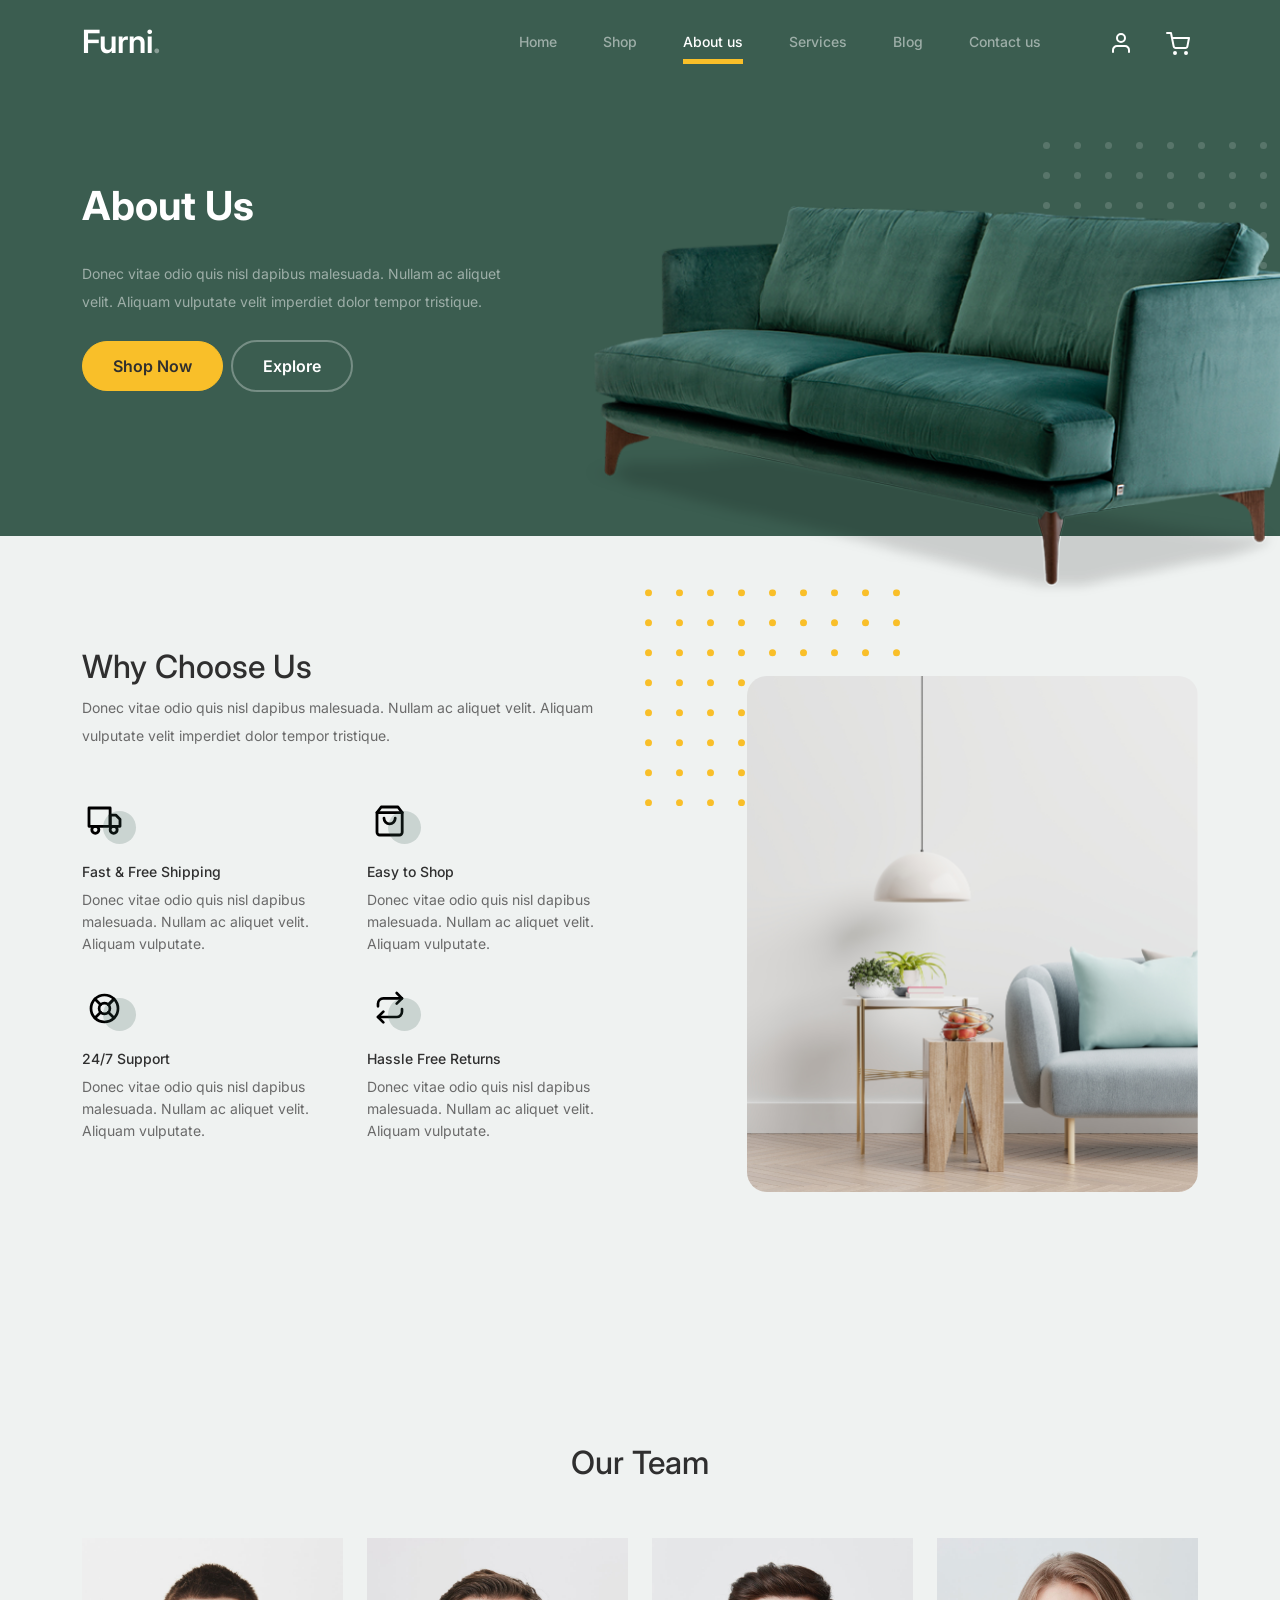
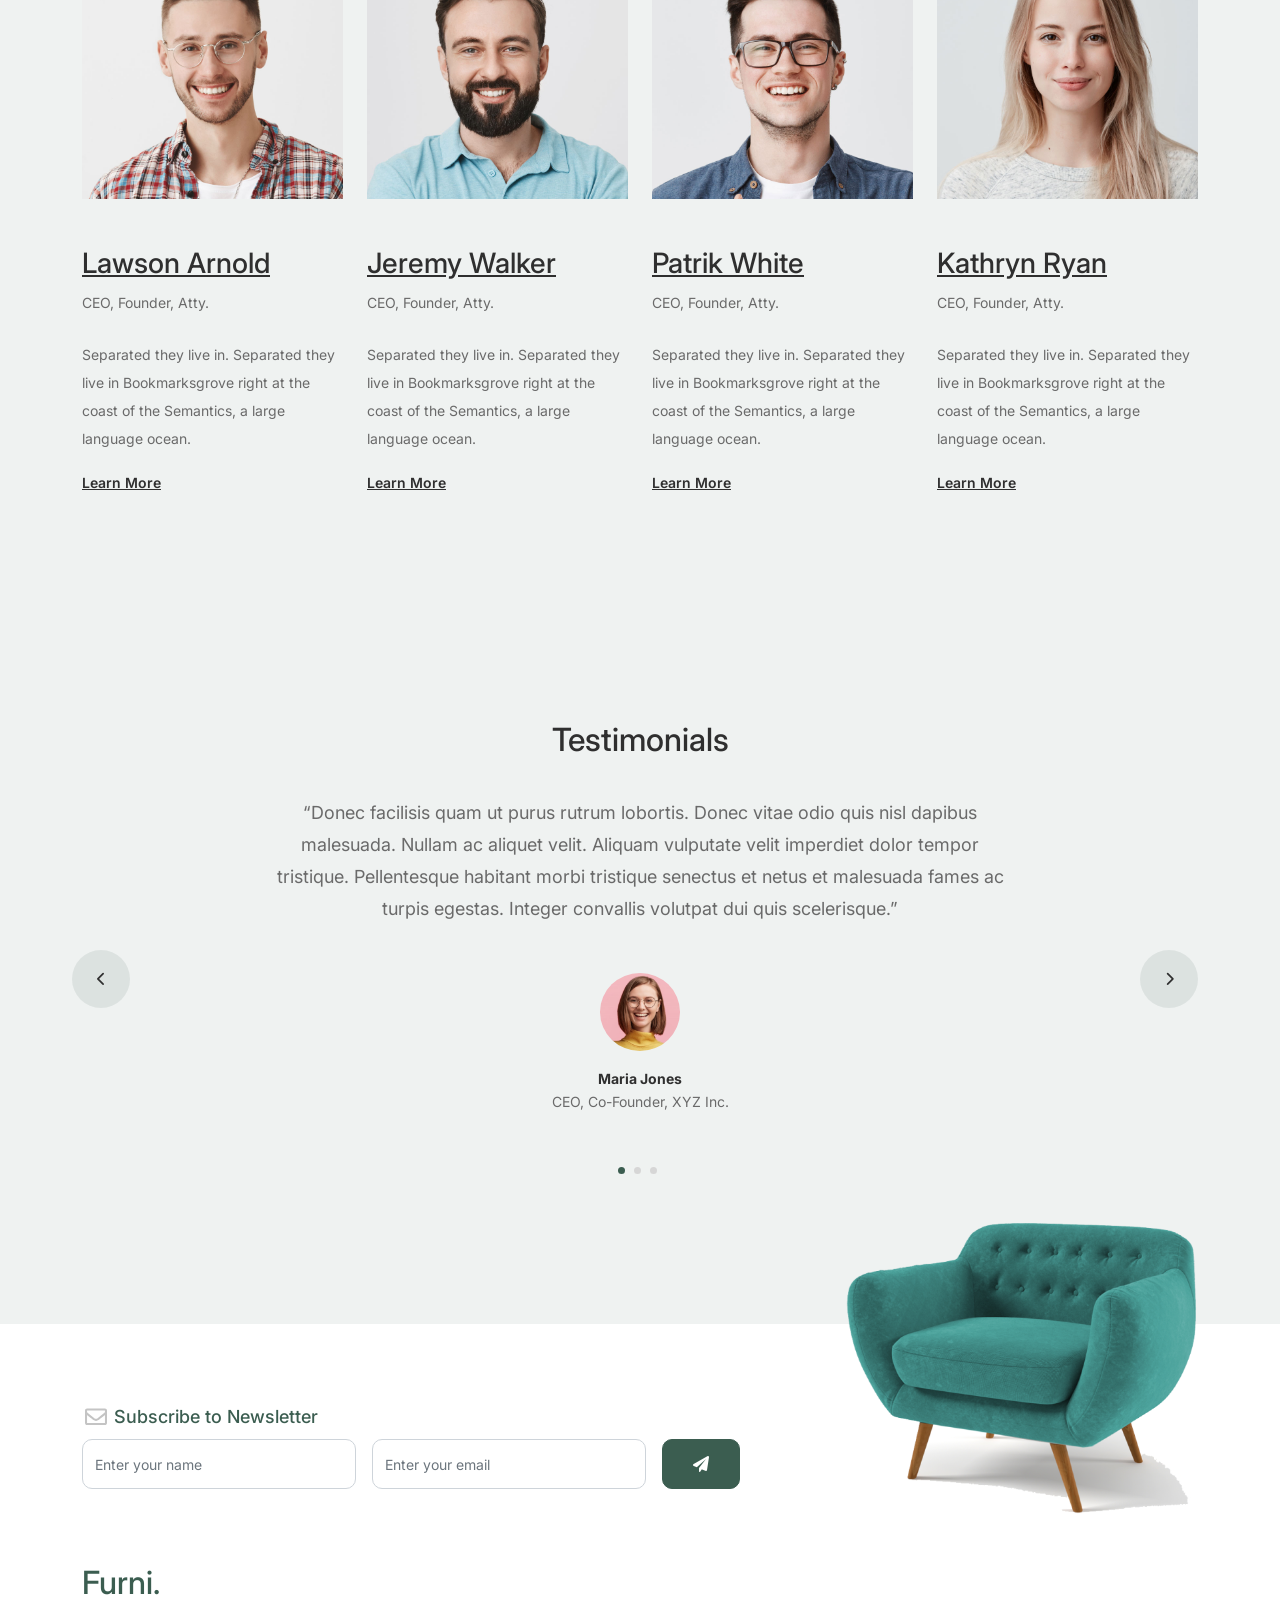
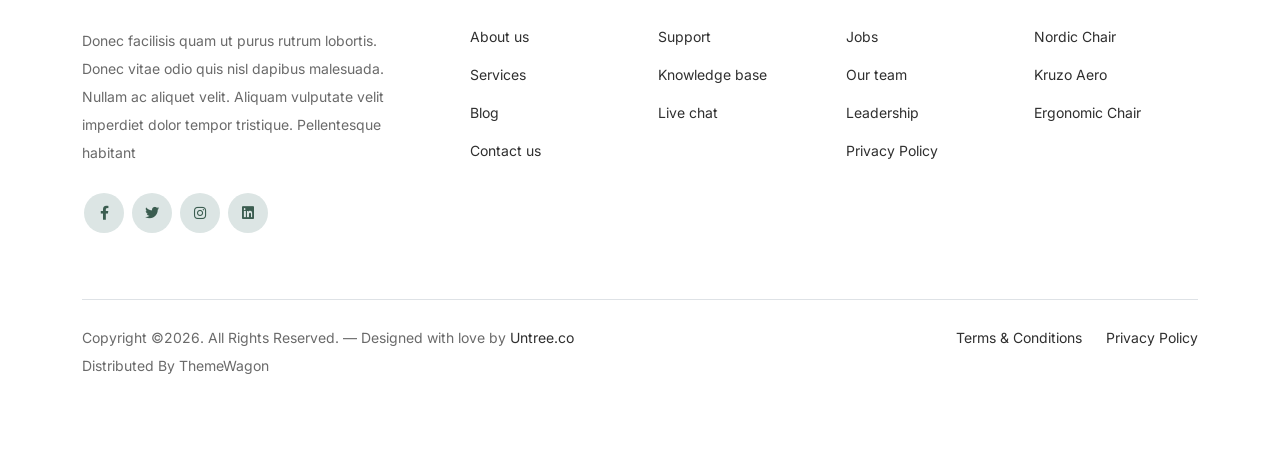
==== about.html @ eba30f86 "template changed" ====
<!-- /*
* Bootstrap 5
* Template Name: Furni
* Template Author: Untree.co
* Template URI: https://untree.co/
* License: https://creativecommons.org/licenses/by/3.0/
*/ -->
<!doctype html>
<html lang="en">
<head>
  <meta charset="utf-8">
  <meta name="viewport" content="width=device-width, initial-scale=1, shrink-to-fit=no">
  <meta name="author" content="Untree.co">
  <link rel="shortcut icon" href="favicon.png">

  <meta name="description" content="" />
  <meta name="keywords" content="bootstrap, bootstrap4" />

		<!-- Bootstrap CSS -->
		<link href="css/bootstrap.min.css" rel="stylesheet">
		<link href="https://cdnjs.cloudflare.com/ajax/libs/font-awesome/6.0.0-beta3/css/all.min.css" rel="stylesheet">
		<link href="css/tiny-slider.css" rel="stylesheet">
		<link href="css/style.css" rel="stylesheet">
		<title>Furni Free Bootstrap 5 Template for Furniture and Interior Design Websites by Untree.co </title>
	</head>

	<body>

		<!-- Start Header/Navigation -->
		<nav class="custom-navbar navbar navbar navbar-expand-md navbar-dark bg-dark" arial-label="Furni navigation bar">

			<div class="container">
				<a class="navbar-brand" href="index.html">Furni<span>.</span></a>

				<button class="navbar-toggler" type="button" data-bs-toggle="collapse" data-bs-target="#navbarsFurni" aria-controls="navbarsFurni" aria-expanded="false" aria-label="Toggle navigation">
					<span class="navbar-toggler-icon"></span>
				</button>

				<div class="collapse navbar-collapse" id="navbarsFurni">
					<ul class="custom-navbar-nav navbar-nav ms-auto mb-2 mb-md-0">
						<li class="nav-item ">
							<a class="nav-link" href="index.html">Home</a>
						</li>
						<li><a class="nav-link" href="shop.html">Shop</a></li>
						<li class="active"><a class="nav-link" href="about.html">About us</a></li>
						<li><a class="nav-link" href="services.html">Services</a></li>
						<li><a class="nav-link" href="blog.html">Blog</a></li>
						<li><a class="nav-link" href="contact.html">Contact us</a></li>
					</ul>

					<ul class="custom-navbar-cta navbar-nav mb-2 mb-md-0 ms-5">
						<li><a class="nav-link" href="#"><img src="images/user.svg"></a></li>
						<li><a class="nav-link" href="cart.html"><img src="images/cart.svg"></a></li>
					</ul>
				</div>
			</div>
				
		</nav>
		<!-- End Header/Navigation -->

		<!-- Start Hero Section -->
			<div class="hero">
				<div class="container">
					<div class="row justify-content-between">
						<div class="col-lg-5">
							<div class="intro-excerpt">
								<h1>About Us</h1>
								<p class="mb-4">Donec vitae odio quis nisl dapibus malesuada. Nullam ac aliquet velit. Aliquam vulputate velit imperdiet dolor tempor tristique.</p>
								<p><a href="" class="btn btn-secondary me-2">Shop Now</a><a href="#" class="btn btn-white-outline">Explore</a></p>
							</div>
						</div>
						<div class="col-lg-7">
							<div class="hero-img-wrap">
								<img src="images/couch.png" class="img-fluid">
							</div>
						</div>
					</div>
				</div>
			</div>
		<!-- End Hero Section -->

		

		<!-- Start Why Choose Us Section -->
		<div class="why-choose-section">
			<div class="container">
				<div class="row justify-content-between align-items-center">
					<div class="col-lg-6">
						<h2 class="section-title">Why Choose Us</h2>
						<p>Donec vitae odio quis nisl dapibus malesuada. Nullam ac aliquet velit. Aliquam vulputate velit imperdiet dolor tempor tristique.</p>

						<div class="row my-5">
							<div class="col-6 col-md-6">
								<div class="feature">
									<div class="icon">
										<img src="images/truck.svg" alt="Image" class="imf-fluid">
									</div>
									<h3>Fast &amp; Free Shipping</h3>
									<p>Donec vitae odio quis nisl dapibus malesuada. Nullam ac aliquet velit. Aliquam vulputate.</p>
								</div>
							</div>

							<div class="col-6 col-md-6">
								<div class="feature">
									<div class="icon">
										<img src="images/bag.svg" alt="Image" class="imf-fluid">
									</div>
									<h3>Easy to Shop</h3>
									<p>Donec vitae odio quis nisl dapibus malesuada. Nullam ac aliquet velit. Aliquam vulputate.</p>
								</div>
							</div>

							<div class="col-6 col-md-6">
								<div class="feature">
									<div class="icon">
										<img src="images/support.svg" alt="Image" class="imf-fluid">
									</div>
									<h3>24/7 Support</h3>
									<p>Donec vitae odio quis nisl dapibus malesuada. Nullam ac aliquet velit. Aliquam vulputate.</p>
								</div>
							</div>

							<div class="col-6 col-md-6">
								<div class="feature">
									<div class="icon">
										<img src="images/return.svg" alt="Image" class="imf-fluid">
									</div>
									<h3>Hassle Free Returns</h3>
									<p>Donec vitae odio quis nisl dapibus malesuada. Nullam ac aliquet velit. Aliquam vulputate.</p>
								</div>
							</div>

						</div>
					</div>

					<div class="col-lg-5">
						<div class="img-wrap">
							<img src="images/why-choose-us-img.jpg" alt="Image" class="img-fluid">
						</div>
					</div>

				</div>
			</div>
		</div>
		<!-- End Why Choose Us Section -->

		<!-- Start Team Section -->
		<div class="untree_co-section">
			<div class="container">

				<div class="row mb-5">
					<div class="col-lg-5 mx-auto text-center">
						<h2 class="section-title">Our Team</h2>
					</div>
				</div>

				<div class="row">

					<!-- Start Column 1 -->
					<div class="col-12 col-md-6 col-lg-3 mb-5 mb-md-0">
						<img src="images/person_1.jpg" class="img-fluid mb-5">
						<h3 clas><a href="#"><span class="">Lawson</span> Arnold</a></h3>
            <span class="d-block position mb-4">CEO, Founder, Atty.</span>
            <p>Separated they live in.
            Separated they live in Bookmarksgrove right at the coast of the Semantics, a large language ocean.</p>
            <p class="mb-0"><a href="#" class="more dark">Learn More <span class="icon-arrow_forward"></span></a></p>
					</div> 
					<!-- End Column 1 -->

					<!-- Start Column 2 -->
					<div class="col-12 col-md-6 col-lg-3 mb-5 mb-md-0">
						<img src="images/person_2.jpg" class="img-fluid mb-5">

						<h3 clas><a href="#"><span class="">Jeremy</span> Walker</a></h3>
            <span class="d-block position mb-4">CEO, Founder, Atty.</span>
            <p>Separated they live in.
            Separated they live in Bookmarksgrove right at the coast of the Semantics, a large language ocean.</p>
            <p class="mb-0"><a href="#" class="more dark">Learn More <span class="icon-arrow_forward"></span></a></p>

					</div> 
					<!-- End Column 2 -->

					<!-- Start Column 3 -->
					<div class="col-12 col-md-6 col-lg-3 mb-5 mb-md-0">
						<img src="images/person_3.jpg" class="img-fluid mb-5">
						<h3 clas><a href="#"><span class="">Patrik</span> White</a></h3>
            <span class="d-block position mb-4">CEO, Founder, Atty.</span>
            <p>Separated they live in.
            Separated they live in Bookmarksgrove right at the coast of the Semantics, a large language ocean.</p>
            <p class="mb-0"><a href="#" class="more dark">Learn More <span class="icon-arrow_forward"></span></a></p>
					</div> 
					<!-- End Column 3 -->

					<!-- Start Column 4 -->
					<div class="col-12 col-md-6 col-lg-3 mb-5 mb-md-0">
						<img src="images/person_4.jpg" class="img-fluid mb-5">

						<h3 clas><a href="#"><span class="">Kathryn</span> Ryan</a></h3>
            <span class="d-block position mb-4">CEO, Founder, Atty.</span>
            <p>Separated they live in.
            Separated they live in Bookmarksgrove right at the coast of the Semantics, a large language ocean.</p>
            <p class="mb-0"><a href="#" class="more dark">Learn More <span class="icon-arrow_forward"></span></a></p>

          
					</div> 
					<!-- End Column 4 -->

					

				</div>
			</div>
		</div>
		<!-- End Team Section -->

		

		<!-- Start Testimonial Slider -->
		<div class="testimonial-section before-footer-section">
			<div class="container">
				<div class="row">
					<div class="col-lg-7 mx-auto text-center">
						<h2 class="section-title">Testimonials</h2>
					</div>
				</div>

				<div class="row justify-content-center">
					<div class="col-lg-12">
						<div class="testimonial-slider-wrap text-center">

							<div id="testimonial-nav">
								<span class="prev" data-controls="prev"><span class="fa fa-chevron-left"></span></span>
								<span class="next" data-controls="next"><span class="fa fa-chevron-right"></span></span>
							</div>

							<div class="testimonial-slider">
								
								<div class="item">
									<div class="row justify-content-center">
										<div class="col-lg-8 mx-auto">

											<div class="testimonial-block text-center">
												<blockquote class="mb-5">
													<p>&ldquo;Donec facilisis quam ut purus rutrum lobortis. Donec vitae odio quis nisl dapibus malesuada. Nullam ac aliquet velit. Aliquam vulputate velit imperdiet dolor tempor tristique. Pellentesque habitant morbi tristique senectus et netus et malesuada fames ac turpis egestas. Integer convallis volutpat dui quis scelerisque.&rdquo;</p>
												</blockquote>

												<div class="author-info">
													<div class="author-pic">
														<img src="images/person-1.png" alt="Maria Jones" class="img-fluid">
													</div>
													<h3 class="font-weight-bold">Maria Jones</h3>
													<span class="position d-block mb-3">CEO, Co-Founder, XYZ Inc.</span>
												</div>
											</div>

										</div>
									</div>
								</div> 
								<!-- END item -->

								<div class="item">
									<div class="row justify-content-center">
										<div class="col-lg-8 mx-auto">

											<div class="testimonial-block text-center">
												<blockquote class="mb-5">
													<p>&ldquo;Donec facilisis quam ut purus rutrum lobortis. Donec vitae odio quis nisl dapibus malesuada. Nullam ac aliquet velit. Aliquam vulputate velit imperdiet dolor tempor tristique. Pellentesque habitant morbi tristique senectus et netus et malesuada fames ac turpis egestas. Integer convallis volutpat dui quis scelerisque.&rdquo;</p>
												</blockquote>

												<div class="author-info">
													<div class="author-pic">
														<img src="images/person-1.png" alt="Maria Jones" class="img-fluid">
													</div>
													<h3 class="font-weight-bold">Maria Jones</h3>
													<span class="position d-block mb-3">CEO, Co-Founder, XYZ Inc.</span>
												</div>
											</div>

										</div>
									</div>
								</div> 
								<!-- END item -->

								<div class="item">
									<div class="row justify-content-center">
										<div class="col-lg-8 mx-auto">

											<div class="testimonial-block text-center">
												<blockquote class="mb-5">
													<p>&ldquo;Donec facilisis quam ut purus rutrum lobortis. Donec vitae odio quis nisl dapibus malesuada. Nullam ac aliquet velit. Aliquam vulputate velit imperdiet dolor tempor tristique. Pellentesque habitant morbi tristique senectus et netus et malesuada fames ac turpis egestas. Integer convallis volutpat dui quis scelerisque.&rdquo;</p>
												</blockquote>

												<div class="author-info">
													<div class="author-pic">
														<img src="images/person-1.png" alt="Maria Jones" class="img-fluid">
													</div>
													<h3 class="font-weight-bold">Maria Jones</h3>
													<span class="position d-block mb-3">CEO, Co-Founder, XYZ Inc.</span>
												</div>
											</div>

										</div>
									</div>
								</div> 
								<!-- END item -->

							</div>

						</div>
					</div>
				</div>
			</div>
		</div>
		<!-- End Testimonial Slider -->

		

		<!-- Start Footer Section -->
		<footer class="footer-section">
			<div class="container relative">

				<div class="sofa-img">
					<img src="images/sofa.png" alt="Image" class="img-fluid">
				</div>

				<div class="row">
					<div class="col-lg-8">
						<div class="subscription-form">
							<h3 class="d-flex align-items-center"><span class="me-1"><img src="images/envelope-outline.svg" alt="Image" class="img-fluid"></span><span>Subscribe to Newsletter</span></h3>

							<form action="#" class="row g-3">
								<div class="col-auto">
									<input type="text" class="form-control" placeholder="Enter your name">
								</div>
								<div class="col-auto">
									<input type="email" class="form-control" placeholder="Enter your email">
								</div>
								<div class="col-auto">
									<button class="btn btn-primary">
										<span class="fa fa-paper-plane"></span>
									</button>
								</div>
							</form>

						</div>
					</div>
				</div>

				<div class="row g-5 mb-5">
					<div class="col-lg-4">
						<div class="mb-4 footer-logo-wrap"><a href="#" class="footer-logo">Furni<span>.</span></a></div>
						<p class="mb-4">Donec facilisis quam ut purus rutrum lobortis. Donec vitae odio quis nisl dapibus malesuada. Nullam ac aliquet velit. Aliquam vulputate velit imperdiet dolor tempor tristique. Pellentesque habitant</p>

						<ul class="list-unstyled custom-social">
							<li><a href="#"><span class="fa fa-brands fa-facebook-f"></span></a></li>
							<li><a href="#"><span class="fa fa-brands fa-twitter"></span></a></li>
							<li><a href="#"><span class="fa fa-brands fa-instagram"></span></a></li>
							<li><a href="#"><span class="fa fa-brands fa-linkedin"></span></a></li>
						</ul>
					</div>

					<div class="col-lg-8">
						<div class="row links-wrap">
							<div class="col-6 col-sm-6 col-md-3">
								<ul class="list-unstyled">
									<li><a href="#">About us</a></li>
									<li><a href="#">Services</a></li>
									<li><a href="#">Blog</a></li>
									<li><a href="#">Contact us</a></li>
								</ul>
							</div>

							<div class="col-6 col-sm-6 col-md-3">
								<ul class="list-unstyled">
									<li><a href="#">Support</a></li>
									<li><a href="#">Knowledge base</a></li>
									<li><a href="#">Live chat</a></li>
								</ul>
							</div>

							<div class="col-6 col-sm-6 col-md-3">
								<ul class="list-unstyled">
									<li><a href="#">Jobs</a></li>
									<li><a href="#">Our team</a></li>
									<li><a href="#">Leadership</a></li>
									<li><a href="#">Privacy Policy</a></li>
								</ul>
							</div>

							<div class="col-6 col-sm-6 col-md-3">
								<ul class="list-unstyled">
									<li><a href="#">Nordic Chair</a></li>
									<li><a href="#">Kruzo Aero</a></li>
									<li><a href="#">Ergonomic Chair</a></li>
								</ul>
							</div>
						</div>
					</div>

				</div>

				<div class="border-top copyright">
					<div class="row pt-4">
						<div class="col-lg-6">
							<p class="mb-2 text-center text-lg-start">Copyright &copy;<script>document.write(new Date().getFullYear());</script>. All Rights Reserved. &mdash; Designed with love by <a href="https://untree.co">Untree.co</a> Distributed By <a hreff="https://themewagon.com">ThemeWagon</a>  <!-- License information: https://untree.co/license/ -->
            </p>
						</div>

						<div class="col-lg-6 text-center text-lg-end">
							<ul class="list-unstyled d-inline-flex ms-auto">
								<li class="me-4"><a href="#">Terms &amp; Conditions</a></li>
								<li><a href="#">Privacy Policy</a></li>
							</ul>
						</div>

					</div>
				</div>

			</div>
		</footer>
		<!-- End Footer Section -->	


		<script src="js/bootstrap.bundle.min.js"></script>
		<script src="js/tiny-slider.js"></script>
		<script src="js/custom.js"></script>
	</body>

</html>
---- css/tiny-slider.css ----
.tns-outer{padding:0 !important}.tns-outer [hidden]{display:none !important}.tns-outer [aria-controls],.tns-outer [data-action]{cursor:pointer}.tns-slider{-webkit-transition:all 0s;-moz-transition:all 0s;transition:all 0s}.tns-slider>.tns-item{-webkit-box-sizing:border-box;-moz-box-sizing:border-box;box-sizing:border-box}.tns-horizontal.tns-subpixel{white-space:nowrap}.tns-horizontal.tns-subpixel>.tns-item{display:inline-block;vertical-align:top;white-space:normal}.tns-horizontal.tns-no-subpixel:after{content:'';display:table;clear:both}.tns-horizontal.tns-no-subpixel>.tns-item{float:left}.tns-horizontal.tns-carousel.tns-no-subpixel>.tns-item{margin-right:-100%}.tns-no-calc{position:relative;left:0}.tns-gallery{position:relative;left:0;min-height:1px}.tns-gallery>.tns-item{position:absolute;left:-100%;-webkit-transition:transform 0s, opacity 0s;-moz-transition:transform 0s, opacity 0s;transition:transform 0s, opacity 0s}.tns-gallery>.tns-slide-active{position:relative;left:auto !important}.tns-gallery>.tns-moving{-webkit-transition:all 0.25s;-moz-transition:all 0.25s;transition:all 0.25s}.tns-autowidth{display:inline-block}.tns-lazy-img{-webkit-transition:opacity 0.6s;-moz-transition:opacity 0.6s;transition:opacity 0.6s;opacity:0.6}.tns-lazy-img.tns-complete{opacity:1}.tns-ah{-webkit-transition:height 0s;-moz-transition:height 0s;transition:height 0s}.tns-ovh{overflow:hidden}.tns-visually-hidden{position:absolute;left:-10000em}.tns-transparent{opacity:0;visibility:hidden}.tns-fadeIn{opacity:1;filter:alpha(opacity=100);z-index:0}.tns-normal,.tns-fadeOut{opacity:0;filter:alpha(opacity=0);z-index:-1}.tns-vpfix{white-space:nowrap}.tns-vpfix>div,.tns-vpfix>li{display:inline-block}.tns-t-subp2{margin:0 auto;width:310px;position:relative;height:10px;overflow:hidden}.tns-t-ct{width:2333.3333333%;width:-webkit-calc(100% * 70 / 3);width:-moz-calc(100% * 70 / 3);width:calc(100% * 70 / 3);position:absolute;right:0}.tns-t-ct:after{content:'';display:table;clear:both}.tns-t-ct>div{width:1.4285714%;width:-webkit-calc(100% / 70);width:-moz-calc(100% / 70);width:calc(100% / 70);height:10px;float:left}

/*# sourceMappingURL=sourcemaps/tiny-slider.css.map */
---- css/style.css ----
/*
* Template Name: UntreeStore
* Template Author: Untree.co
* Author URI: https://untree.co/
* License: https://creativecommons.org/licenses/by/3.0/
*/
@import url("https://fonts.googleapis.com/css2?family=Inter:wght@400;500;600;700;800&display=swap");
body {
  overflow-x: hidden;
  position: relative; }

body {
  font-family: "Inter", sans-serif;
  font-weight: 400;
  line-height: 28px;
  color: #6a6a6a;
  font-size: 14px;
  background-color: #eff2f1; }

a {
  text-decoration: none;
  -webkit-transition: .3s all ease;
  -o-transition: .3s all ease;
  transition: .3s all ease;
  color: #2f2f2f;
  text-decoration: underline; }
  a:hover {
    color: #2f2f2f;
    text-decoration: none; }
  a.more {
    font-weight: 600; }

.custom-navbar {
  background: #3b5d50 !important;
  padding-top: 20px;
  padding-bottom: 20px; }
  .custom-navbar .navbar-brand {
    font-size: 32px;
    font-weight: 600; }
    .custom-navbar .navbar-brand > span {
      opacity: .4; }
  .custom-navbar .navbar-toggler {
    border-color: transparent; }
    .custom-navbar .navbar-toggler:active, .custom-navbar .navbar-toggler:focus {
      -webkit-box-shadow: none;
      box-shadow: none;
      outline: none; }
  @media (min-width: 992px) {
    .custom-navbar .custom-navbar-nav li {
      margin-left: 15px;
      margin-right: 15px; } }
  .custom-navbar .custom-navbar-nav li a {
    font-weight: 500;
    color: #ffffff !important;
    opacity: .5;
    -webkit-transition: .3s all ease;
    -o-transition: .3s all ease;
    transition: .3s all ease;
    position: relative; }
    @media (min-width: 768px) {
      .custom-navbar .custom-navbar-nav li a:before {
        content: "";
        position: absolute;
        bottom: 0;
        left: 8px;
        right: 8px;
        background: #f9bf29;
        height: 5px;
        opacity: 1;
        visibility: visible;
        width: 0;
        -webkit-transition: .15s all ease-out;
        -o-transition: .15s all ease-out;
        transition: .15s all ease-out; } }
    .custom-navbar .custom-navbar-nav li a:hover {
      opacity: 1; }
      .custom-navbar .custom-navbar-nav li a:hover:before {
        width: calc(100% - 16px); }
  .custom-navbar .custom-navbar-nav li.active a {
    opacity: 1; }
    .custom-navbar .custom-navbar-nav li.active a:before {
      width: calc(100% - 16px); }
  .custom-navbar .custom-navbar-cta {
    margin-left: 0 !important;
    -webkit-box-orient: horizontal;
    -webkit-box-direction: normal;
    -ms-flex-direction: row;
    flex-direction: row; }
    @media (min-width: 768px) {
      .custom-navbar .custom-navbar-cta {
        margin-left: 40px !important; } }
    .custom-navbar .custom-navbar-cta li {
      margin-left: 0px;
      margin-right: 0px; }
      .custom-navbar .custom-navbar-cta li:first-child {
        margin-right: 20px; }

.hero {
  background: #3b5d50;
  padding: calc(4rem - 30px) 0 0rem 0; }
  @media (min-width: 768px) {
    .hero {
      padding: calc(4rem - 30px) 0 4rem 0; } }
  @media (min-width: 992px) {
    .hero {
      padding: calc(8rem - 30px) 0 8rem 0; } }
  .hero .intro-excerpt {
    position: relative;
    z-index: 4; }
    @media (min-width: 992px) {
      .hero .intro-excerpt {
        max-width: 450px; } }
  .hero h1 {
    font-weight: 700;
    color: #ffffff;
    margin-bottom: 30px; }
    @media (min-width: 1400px) {
      .hero h1 {
        font-size: 54px; } }
  .hero p {
    color: rgba(255, 255, 255, 0.5);
    margin-botom: 30px; }
  .hero .hero-img-wrap {
    position: relative; }
    .hero .hero-img-wrap img {
      position: relative;
      top: 0px;
      right: 0px;
      z-index: 2;
      max-width: 780px;
      left: -20px; }
      @media (min-width: 768px) {
        .hero .hero-img-wrap img {
          right: 0px;
          left: -100px; } }
      @media (min-width: 992px) {
        .hero .hero-img-wrap img {
          left: 0px;
          top: -80px;
          position: absolute;
          right: -50px; } }
      @media (min-width: 1200px) {
        .hero .hero-img-wrap img {
          left: 0px;
          top: -80px;
          right: -100px; } }
    .hero .hero-img-wrap:after {
      content: "";
      position: absolute;
      width: 255px;
      height: 217px;
      background-image: url("../images/dots-light.svg");
      background-size: contain;
      background-repeat: no-repeat;
      right: -100px;
      top: -0px; }
      @media (min-width: 1200px) {
        .hero .hero-img-wrap:after {
          top: -40px; } }

.btn {
  font-weight: 600;
  padding: 12px 30px;
  border-radius: 30px;
  color: #ffffff;
  background: #2f2f2f;
  border-color: #2f2f2f; }
  .btn:hover {
    color: #ffffff;
    background: #222222;
    border-color: #222222; }
  .btn:active, .btn:focus {
    outline: none !important;
    -webkit-box-shadow: none;
    box-shadow: none; }
  .btn.btn-primary {
    background: #3b5d50;
    border-color: #3b5d50; }
    .btn.btn-primary:hover {
      background: #314d43;
      border-color: #314d43; }
  .btn.btn-secondary {
    color: #2f2f2f;
    background: #f9bf29;
    border-color: #f9bf29; }
    .btn.btn-secondary:hover {
      background: #f8b810;
      border-color: #f8b810; }
  .btn.btn-white-outline {
    background: transparent;
    border-width: 2px;
    border-color: rgba(255, 255, 255, 0.3); }
    .btn.btn-white-outline:hover {
      border-color: white;
      color: #ffffff; }

.section-title {
  color: #2f2f2f; }

.product-section {
  padding: 7rem 0; }
  .product-section .product-item {
    text-align: center;
    text-decoration: none;
    display: block;
    position: relative;
    padding-bottom: 50px;
    cursor: pointer; }
    .product-section .product-item .product-thumbnail {
      margin-bottom: 30px;
      position: relative;
      top: 0;
      -webkit-transition: .3s all ease;
      -o-transition: .3s all ease;
      transition: .3s all ease; }
    .product-section .product-item h3 {
      font-weight: 600;
      font-size: 16px; }
    .product-section .product-item strong {
      font-weight: 800 !important;
      font-size: 18px !important; }
    .product-section .product-item h3, .product-section .product-item strong {
      color: #2f2f2f;
      text-decoration: none; }
    .product-section .product-item .icon-cross {
      position: absolute;
      width: 35px;
      height: 35px;
      display: inline-block;
      background: #2f2f2f;
      bottom: 15px;
      left: 50%;
      -webkit-transform: translateX(-50%);
      -ms-transform: translateX(-50%);
      transform: translateX(-50%);
      margin-bottom: -17.5px;
      border-radius: 50%;
      opacity: 0;
      visibility: hidden;
      -webkit-transition: .3s all ease;
      -o-transition: .3s all ease;
      transition: .3s all ease; }
      .product-section .product-item .icon-cross img {
        position: absolute;
        left: 50%;
        top: 50%;
        -webkit-transform: translate(-50%, -50%);
        -ms-transform: translate(-50%, -50%);
        transform: translate(-50%, -50%); }
    .product-section .product-item:before {
      bottom: 0;
      left: 0;
      right: 0;
      position: absolute;
      content: "";
      background: #dce5e4;
      height: 0%;
      z-index: -1;
      border-radius: 10px;
      -webkit-transition: .3s all ease;
      -o-transition: .3s all ease;
      transition: .3s all ease; }
    .product-section .product-item:hover .product-thumbnail {
      top: -25px; }
    .product-section .product-item:hover .icon-cross {
      bottom: 0;
      opacity: 1;
      visibility: visible; }
    .product-section .product-item:hover:before {
      height: 70%; }

.why-choose-section {
  padding: 7rem 0; }
  .why-choose-section .img-wrap {
    position: relative; }
    .why-choose-section .img-wrap:before {
      position: absolute;
      content: "";
      width: 255px;
      height: 217px;
      background-image: url("../images/dots-yellow.svg");
      background-repeat: no-repeat;
      background-size: contain;
      -webkit-transform: translate(-40%, -40%);
      -ms-transform: translate(-40%, -40%);
      transform: translate(-40%, -40%);
      z-index: -1; }
    .why-choose-section .img-wrap img {
      border-radius: 20px; }

.feature {
  margin-bottom: 30px; }
  .feature .icon {
    display: inline-block;
    position: relative;
    margin-bottom: 20px; }
    .feature .icon:before {
      content: "";
      width: 33px;
      height: 33px;
      position: absolute;
      background: rgba(59, 93, 80, 0.2);
      border-radius: 50%;
      right: -8px;
      bottom: 0; }
  .feature h3 {
    font-size: 14px;
    color: #2f2f2f; }
  .feature p {
    font-size: 14px;
    line-height: 22px;
    color: #6a6a6a; }

.we-help-section {
  padding: 7rem 0; }
  .we-help-section .imgs-grid {
    display: -ms-grid;
    display: grid;
    -ms-grid-columns: (1fr)[27];
    grid-template-columns: repeat(27, 1fr);
    position: relative; }
    .we-help-section .imgs-grid:before {
      position: absolute;
      content: "";
      width: 255px;
      height: 217px;
      background-image: url("../images/dots-green.svg");
      background-size: contain;
      background-repeat: no-repeat;
      -webkit-transform: translate(-40%, -40%);
      -ms-transform: translate(-40%, -40%);
      transform: translate(-40%, -40%);
      z-index: -1; }
    .we-help-section .imgs-grid .grid {
      position: relative; }
      .we-help-section .imgs-grid .grid img {
        border-radius: 20px;
        max-width: 100%; }
      .we-help-section .imgs-grid .grid.grid-1 {
        -ms-grid-column: 1;
        -ms-grid-column-span: 18;
        grid-column: 1 / span 18;
        -ms-grid-row: 1;
        -ms-grid-row-span: 27;
        grid-row: 1 / span 27; }
      .we-help-section .imgs-grid .grid.grid-2 {
        -ms-grid-column: 19;
        -ms-grid-column-span: 27;
        grid-column: 19 / span 27;
        -ms-grid-row: 1;
        -ms-grid-row-span: 5;
        grid-row: 1 / span 5;
        padding-left: 20px; }
      .we-help-section .imgs-grid .grid.grid-3 {
        -ms-grid-column: 14;
        -ms-grid-column-span: 16;
        grid-column: 14 / span 16;
        -ms-grid-row: 6;
        -ms-grid-row-span: 27;
        grid-row: 6 / span 27;
        padding-top: 20px; }

.custom-list {
  width: 100%; }
  .custom-list li {
    display: inline-block;
    width: calc(50% - 20px);
    margin-bottom: 12px;
    line-height: 1.5;
    position: relative;
    padding-left: 20px; }
    .custom-list li:before {
      content: "";
      width: 8px;
      height: 8px;
      border-radius: 50%;
      border: 2px solid #3b5d50;
      position: absolute;
      left: 0;
      top: 8px; }

.popular-product {
  padding: 0 0 7rem 0; }
  .popular-product .product-item-sm h3 {
    font-size: 14px;
    font-weight: 700;
    color: #2f2f2f; }
  .popular-product .product-item-sm a {
    text-decoration: none;
    color: #2f2f2f;
    -webkit-transition: .3s all ease;
    -o-transition: .3s all ease;
    transition: .3s all ease; }
    .popular-product .product-item-sm a:hover {
      color: rgba(47, 47, 47, 0.5); }
  .popular-product .product-item-sm p {
    line-height: 1.4;
    margin-bottom: 10px;
    font-size: 14px; }
  .popular-product .product-item-sm .thumbnail {
    margin-right: 10px;
    -webkit-box-flex: 0;
    -ms-flex: 0 0 120px;
    flex: 0 0 120px;
    position: relative; }
    .popular-product .product-item-sm .thumbnail:before {
      content: "";
      position: absolute;
      border-radius: 20px;
      background: #dce5e4;
      width: 98px;
      height: 98px;
      top: 50%;
      left: 50%;
      -webkit-transform: translate(-50%, -50%);
      -ms-transform: translate(-50%, -50%);
      transform: translate(-50%, -50%);
      z-index: -1; }

.testimonial-section {
  padding: 3rem 0 7rem 0; }

.testimonial-slider-wrap {
  position: relative; }
  .testimonial-slider-wrap .tns-inner {
    padding-top: 30px; }
  .testimonial-slider-wrap .item .testimonial-block blockquote {
    font-size: 16px; }
    @media (min-width: 768px) {
      .testimonial-slider-wrap .item .testimonial-block blockquote {
        line-height: 32px;
        font-size: 18px; } }
  .testimonial-slider-wrap .item .testimonial-block .author-info .author-pic {
    margin-bottom: 20px; }
    .testimonial-slider-wrap .item .testimonial-block .author-info .author-pic img {
      max-width: 80px;
      border-radius: 50%; }
  .testimonial-slider-wrap .item .testimonial-block .author-info h3 {
    font-size: 14px;
    font-weight: 700;
    color: #2f2f2f;
    margin-bottom: 0; }
  .testimonial-slider-wrap #testimonial-nav {
    position: absolute;
    top: 50%;
    z-index: 99;
    width: 100%;
    display: none; }
    @media (min-width: 768px) {
      .testimonial-slider-wrap #testimonial-nav {
        display: block; } }
    .testimonial-slider-wrap #testimonial-nav > span {
      cursor: pointer;
      position: absolute;
      width: 58px;
      height: 58px;
      line-height: 58px;
      border-radius: 50%;
      background: rgba(59, 93, 80, 0.1);
      color: #2f2f2f;
      -webkit-transition: .3s all ease;
      -o-transition: .3s all ease;
      transition: .3s all ease; }
      .testimonial-slider-wrap #testimonial-nav > span:hover {
        background: #3b5d50;
        color: #ffffff; }
    .testimonial-slider-wrap #testimonial-nav .prev {
      left: -10px; }
    .testimonial-slider-wrap #testimonial-nav .next {
      right: 0; }
  .testimonial-slider-wrap .tns-nav {
    position: absolute;
    bottom: -50px;
    left: 50%;
    -webkit-transform: translateX(-50%);
    -ms-transform: translateX(-50%);
    transform: translateX(-50%); }
    .testimonial-slider-wrap .tns-nav button {
      background: none;
      border: none;
      display: inline-block;
      position: relative;
      width: 0 !important;
      height: 7px !important;
      margin: 2px; }
      .testimonial-slider-wrap .tns-nav button:active, .testimonial-slider-wrap .tns-nav button:focus, .testimonial-slider-wrap .tns-nav button:hover {
        outline: none;
        -webkit-box-shadow: none;
        box-shadow: none;
        background: none; }
      .testimonial-slider-wrap .tns-nav button:before {
        display: block;
        width: 7px;
        height: 7px;
        left: 0;
        top: 0;
        position: absolute;
        content: "";
        border-radius: 50%;
        -webkit-transition: .3s all ease;
        -o-transition: .3s all ease;
        transition: .3s all ease;
        background-color: #d6d6d6; }
      .testimonial-slider-wrap .tns-nav button:hover:before, .testimonial-slider-wrap .tns-nav button.tns-nav-active:before {
        background-color: #3b5d50; }

.before-footer-section {
  padding: 7rem 0 12rem 0 !important; }

.blog-section {
  padding: 7rem 0 12rem 0; }
  .blog-section .post-entry a {
    text-decoration: none; }
  .blog-section .post-entry .post-thumbnail {
    display: block;
    margin-bottom: 20px; }
    .blog-section .post-entry .post-thumbnail img {
      border-radius: 20px;
      -webkit-transition: .3s all ease;
      -o-transition: .3s all ease;
      transition: .3s all ease; }
  .blog-section .post-entry .post-content-entry {
    padding-left: 15px;
    padding-right: 15px; }
    .blog-section .post-entry .post-content-entry h3 {
      font-size: 16px;
      margin-bottom: 0;
      font-weight: 600;
      margin-bottom: 7px; }
    .blog-section .post-entry .post-content-entry .meta {
      font-size: 14px; }
      .blog-section .post-entry .post-content-entry .meta a {
        font-weight: 600; }
  .blog-section .post-entry:hover .post-thumbnail img, .blog-section .post-entry:focus .post-thumbnail img {
    opacity: .7; }

.footer-section {
  padding: 80px 0;
  background: #ffffff; }
  .footer-section .relative {
    position: relative; }
  .footer-section a {
    text-decoration: none;
    color: #2f2f2f;
    -webkit-transition: .3s all ease;
    -o-transition: .3s all ease;
    transition: .3s all ease; }
    .footer-section a:hover {
      color: rgba(47, 47, 47, 0.5); }
  .footer-section .subscription-form {
    margin-bottom: 40px;
    position: relative;
    z-index: 2;
    margin-top: 100px; }
    @media (min-width: 992px) {
      .footer-section .subscription-form {
        margin-top: 0px;
        margin-bottom: 80px; } }
    .footer-section .subscription-form h3 {
      font-size: 18px;
      font-weight: 500;
      color: #3b5d50; }
    .footer-section .subscription-form .form-control {
      height: 50px;
      border-radius: 10px;
      font-family: "Inter", sans-serif; }
      .footer-section .subscription-form .form-control:active, .footer-section .subscription-form .form-control:focus {
        outline: none;
        -webkit-box-shadow: none;
        box-shadow: none;
        border-color: #3b5d50;
        -webkit-box-shadow: 0 1px 4px 0 rgba(0, 0, 0, 0.2);
        box-shadow: 0 1px 4px 0 rgba(0, 0, 0, 0.2); }
      .footer-section .subscription-form .form-control::-webkit-input-placeholder {
        font-size: 14px; }
      .footer-section .subscription-form .form-control::-moz-placeholder {
        font-size: 14px; }
      .footer-section .subscription-form .form-control:-ms-input-placeholder {
        font-size: 14px; }
      .footer-section .subscription-form .form-control:-moz-placeholder {
        font-size: 14px; }
    .footer-section .subscription-form .btn {
      border-radius: 10px !important; }
  .footer-section .sofa-img {
    position: absolute;
    top: -200px;
    z-index: 1;
    right: 0; }
    .footer-section .sofa-img img {
      max-width: 380px; }
  .footer-section .links-wrap {
    margin-top: 0px; }
    @media (min-width: 992px) {
      .footer-section .links-wrap {
        margin-top: 54px; } }
    .footer-section .links-wrap ul li {
      margin-bottom: 10px; }
  .footer-section .footer-logo-wrap .footer-logo {
    font-size: 32px;
    font-weight: 500;
    text-decoration: none;
    color: #3b5d50; }
  .footer-section .custom-social li {
    margin: 2px;
    display: inline-block; }
    .footer-section .custom-social li a {
      width: 40px;
      height: 40px;
      text-align: center;
      line-height: 40px;
      display: inline-block;
      background: #dce5e4;
      color: #3b5d50;
      border-radius: 50%; }
      .footer-section .custom-social li a:hover {
        background: #3b5d50;
        color: #ffffff; }
  .footer-section .border-top {
    border-color: #dce5e4; }
    .footer-section .border-top.copyright {
      font-size: 14px !important; }

.untree_co-section {
  padding: 7rem 0; }

.form-control {
  height: 50px;
  border-radius: 10px;
  font-family: "Inter", sans-serif; }
  .form-control:active, .form-control:focus {
    outline: none;
    -webkit-box-shadow: none;
    box-shadow: none;
    border-color: #3b5d50;
    -webkit-box-shadow: 0 1px 4px 0 rgba(0, 0, 0, 0.2);
    box-shadow: 0 1px 4px 0 rgba(0, 0, 0, 0.2); }
  .form-control::-webkit-input-placeholder {
    font-size: 14px; }
  .form-control::-moz-placeholder {
    font-size: 14px; }
  .form-control:-ms-input-placeholder {
    font-size: 14px; }
  .form-control:-moz-placeholder {
    font-size: 14px; }

.service {
  line-height: 1.5; }
  .service .service-icon {
    border-radius: 10px;
    -webkit-box-flex: 0;
    -ms-flex: 0 0 50px;
    flex: 0 0 50px;
    height: 50px;
    line-height: 50px;
    text-align: center;
    background: #3b5d50;
    margin-right: 20px;
    color: #ffffff; }

textarea {
  height: auto !important; }

.site-blocks-table {
  overflow: auto; }
  .site-blocks-table .product-thumbnail {
    width: 200px; }
  .site-blocks-table .btn {
    padding: 2px 10px; }
  .site-blocks-table thead th {
    padding: 30px;
    text-align: center;
    border-width: 0px !important;
    vertical-align: middle;
    color: rgba(0, 0, 0, 0.8);
    font-size: 18px; }
  .site-blocks-table td {
    padding: 20px;
    text-align: center;
    vertical-align: middle;
    color: rgba(0, 0, 0, 0.8); }
  .site-blocks-table tbody tr:first-child td {
    border-top: 1px solid #3b5d50 !important; }
  .site-blocks-table .btn {
    background: none !important;
    color: #000000;
    border: none;
    height: auto !important; }

.site-block-order-table th {
  border-top: none !important;
  border-bottom-width: 1px !important; }

.site-block-order-table td, .site-block-order-table th {
  color: #000000; }

.couponcode-wrap input {
  border-radius: 10px !important; }

.text-primary {
  color: #3b5d50 !important; }

.thankyou-icon {
  position: relative;
  color: #3b5d50; }
  .thankyou-icon:before {
    position: absolute;
    content: "";
    width: 50px;
    height: 50px;
    border-radius: 50%;
    background: rgba(59, 93, 80, 0.2); }
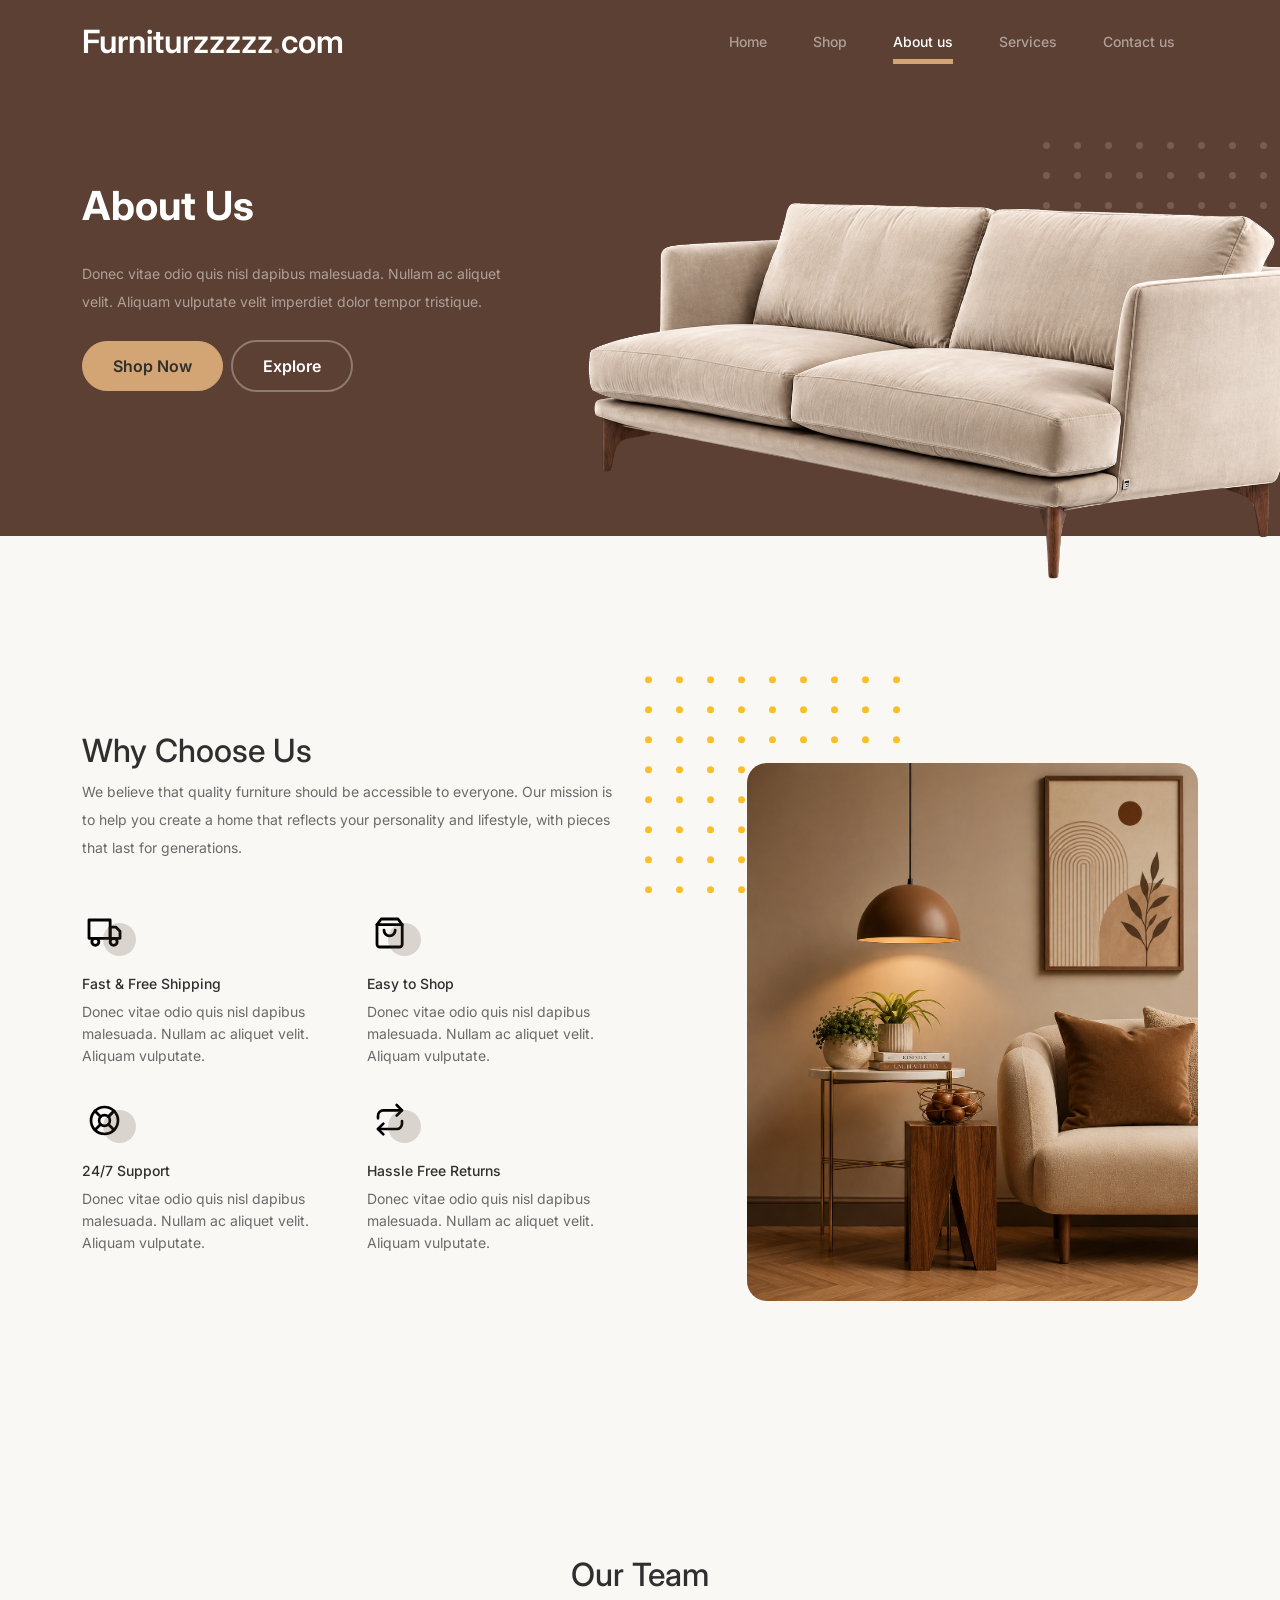
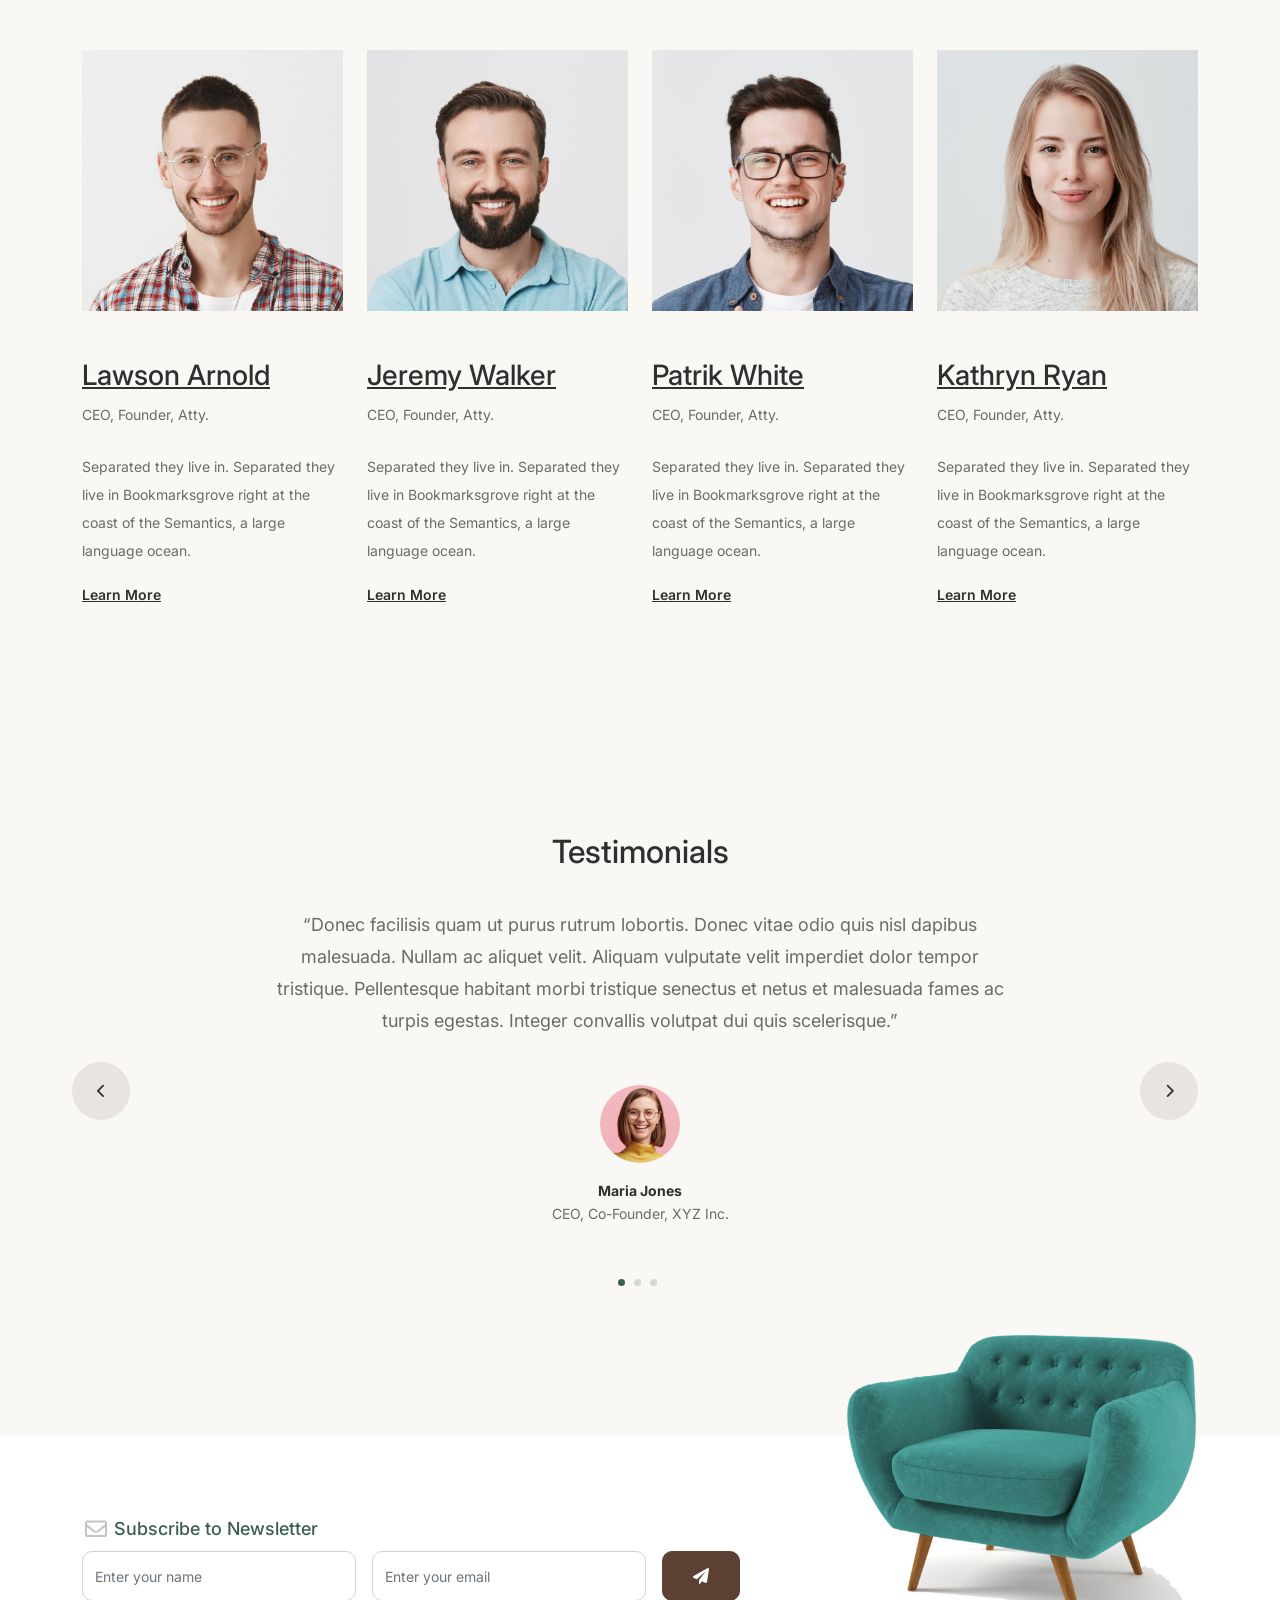
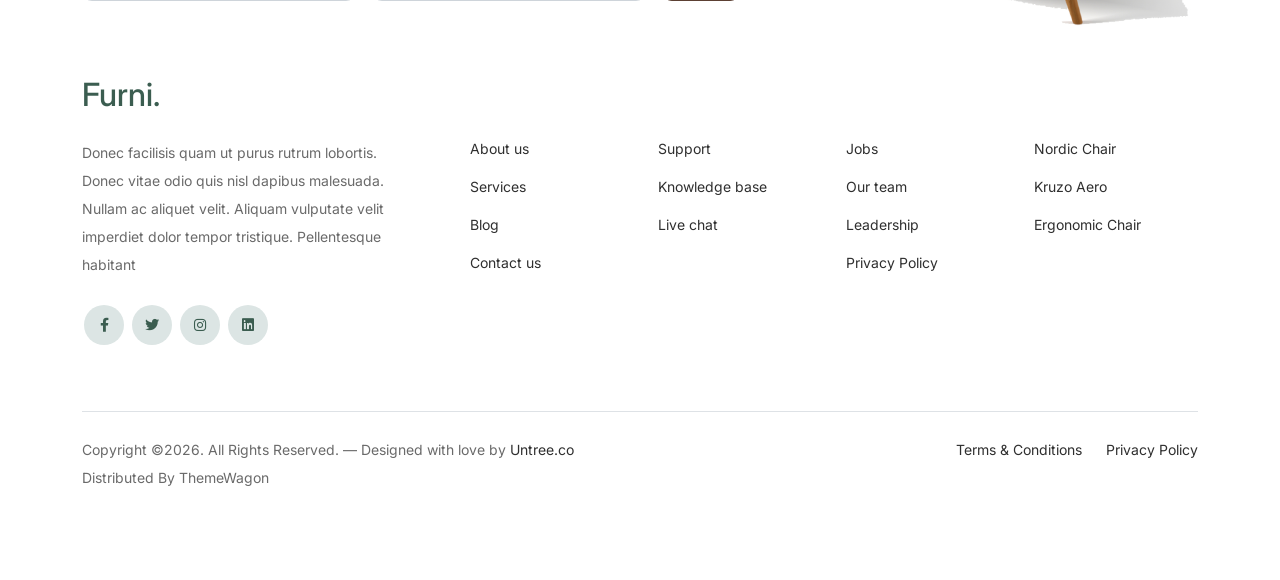
==== commit ac9c2d49: "modification 1" ====
--- a/about.html
+++ b/about.html
@@ -30,7 +30,7 @@
 		<nav class="custom-navbar navbar navbar navbar-expand-md navbar-dark bg-dark" arial-label="Furni navigation bar">
 
 			<div class="container">
-				<a class="navbar-brand" href="index.html">Furni<span>.</span></a>
+				<a class="navbar-brand" href="index.html">Furniturzzzzz<span>.</span>com</a>
 
 				<button class="navbar-toggler" type="button" data-bs-toggle="collapse" data-bs-target="#navbarsFurni" aria-controls="navbarsFurni" aria-expanded="false" aria-label="Toggle navigation">
 					<span class="navbar-toggler-icon"></span>
@@ -44,14 +44,14 @@
 						<li><a class="nav-link" href="shop.html">Shop</a></li>
 						<li class="active"><a class="nav-link" href="about.html">About us</a></li>
 						<li><a class="nav-link" href="services.html">Services</a></li>
-						<li><a class="nav-link" href="blog.html">Blog</a></li>
+						<!--<li><a class="nav-link" href="blog.html">Blog</a></li>-->
 						<li><a class="nav-link" href="contact.html">Contact us</a></li>
 					</ul>
 
-					<ul class="custom-navbar-cta navbar-nav mb-2 mb-md-0 ms-5">
+					<!--<ul class="custom-navbar-cta navbar-nav mb-2 mb-md-0 ms-5">
 						<li><a class="nav-link" href="#"><img src="images/user.svg"></a></li>
 						<li><a class="nav-link" href="cart.html"><img src="images/cart.svg"></a></li>
-					</ul>
+					</ul>-->
 				</div>
 			</div>
 				
@@ -71,15 +71,17 @@
 						</div>
 						<div class="col-lg-7">
 							<div class="hero-img-wrap">
-								<img src="images/couch.png" class="img-fluid">
-							</div>
+								<img src="images/couch white.png" class="img-fluid"><br>
+							</div><br>
 						</div>
 					</div>
 				</div>
 			</div>
 		<!-- End Hero Section -->
 
-		
+		<br>
+		<br>
+		<br>
 
 		<!-- Start Why Choose Us Section -->
 		<div class="why-choose-section">
@@ -87,8 +89,7 @@
 				<div class="row justify-content-between align-items-center">
 					<div class="col-lg-6">
 						<h2 class="section-title">Why Choose Us</h2>
-						<p>Donec vitae odio quis nisl dapibus malesuada. Nullam ac aliquet velit. Aliquam vulputate velit imperdiet dolor tempor tristique.</p>
-
+				<p>We believe that quality furniture should be accessible to everyone. Our mission is to help you create a home that reflects your personality and lifestyle, with pieces that last for generations.</p>
 						<div class="row my-5">
 							<div class="col-6 col-md-6">
 								<div class="feature">
@@ -135,7 +136,7 @@
 
 					<div class="col-lg-5">
 						<div class="img-wrap">
-							<img src="images/why-choose-us-img.jpg" alt="Image" class="img-fluid">
+							<img src="images/choose us.png" alt="Image" class="img-fluid">
 						</div>
 					</div>
 
--- a/css/style.css
+++ b/css/style.css
@@ -15,7 +15,7 @@
   line-height: 28px;
   color: #6a6a6a;
   font-size: 14px;
-  background-color: #eff2f1; }
+  background-color: #faf8f5; }
 
 a {
   text-decoration: none;
@@ -31,7 +31,7 @@
     font-weight: 600; }
 
 .custom-navbar {
-  background: #3b5d50 !important;
+  background: #5c4033 !important;
   padding-top: 20px;
   padding-bottom: 20px; }
   .custom-navbar .navbar-brand {
@@ -64,7 +64,7 @@
         bottom: 0;
         left: 8px;
         right: 8px;
-        background: #f9bf29;
+        background: #d4a574;
         height: 5px;
         opacity: 1;
         visibility: visible;
@@ -96,7 +96,7 @@
         margin-right: 20px; }
 
 .hero {
-  background: #3b5d50;
+  background: #5c4033;
   padding: calc(4rem - 30px) 0 0rem 0; }
   @media (min-width: 768px) {
     .hero {
@@ -174,18 +174,18 @@
     -webkit-box-shadow: none;
     box-shadow: none; }
   .btn.btn-primary {
-    background: #3b5d50;
-    border-color: #3b5d50; }
+    background: #5c4033;
+    border-color: #5c4033; }
     .btn.btn-primary:hover {
-      background: #314d43;
-      border-color: #314d43; }
+      background: #48342a;
+      border-color: #48342a; }
   .btn.btn-secondary {
     color: #2f2f2f;
-    background: #f9bf29;
-    border-color: #f9bf29; }
+    background: #d4a574;
+    border-color: #d4a574; }
     .btn.btn-secondary:hover {
-      background: #f8b810;
-      border-color: #f8b810; }
+      background: #c49563;
+      border-color: #c49563; }
   .btn.btn-white-outline {
     background: transparent;
     border-width: 2px;
@@ -253,7 +253,7 @@
       right: 0;
       position: absolute;
       content: "";
-      background: #dce5e4;
+      background: #e8dfd7;
       height: 0%;
       z-index: -1;
       border-radius: 10px;
@@ -299,7 +299,7 @@
       width: 33px;
       height: 33px;
       position: absolute;
-      background: rgba(59, 93, 80, 0.2);
+      background: rgba(92, 64, 51, 0.2);
       border-radius: 50%;
       right: -8px;
       bottom: 0; }
@@ -374,7 +374,7 @@
       width: 8px;
       height: 8px;
       border-radius: 50%;
-      border: 2px solid #3b5d50;
+      border: 2px solid #5c4033;
       position: absolute;
       left: 0;
       top: 8px; }
@@ -407,7 +407,7 @@
       content: "";
       position: absolute;
       border-radius: 20px;
-      background: #dce5e4;
+      background: #e8dfd7;
       width: 98px;
       height: 98px;
       top: 50%;
@@ -456,13 +456,13 @@
       height: 58px;
       line-height: 58px;
       border-radius: 50%;
-      background: rgba(59, 93, 80, 0.1);
+      background: rgba(92, 64, 51, 0.1);
       color: #2f2f2f;
       -webkit-transition: .3s all ease;
       -o-transition: .3s all ease;
       transition: .3s all ease; }
       .testimonial-slider-wrap #testimonial-nav > span:hover {
-        background: #3b5d50;
+        background: #5c4033;
         color: #ffffff; }
     .testimonial-slider-wrap #testimonial-nav .prev {
       left: -10px; }
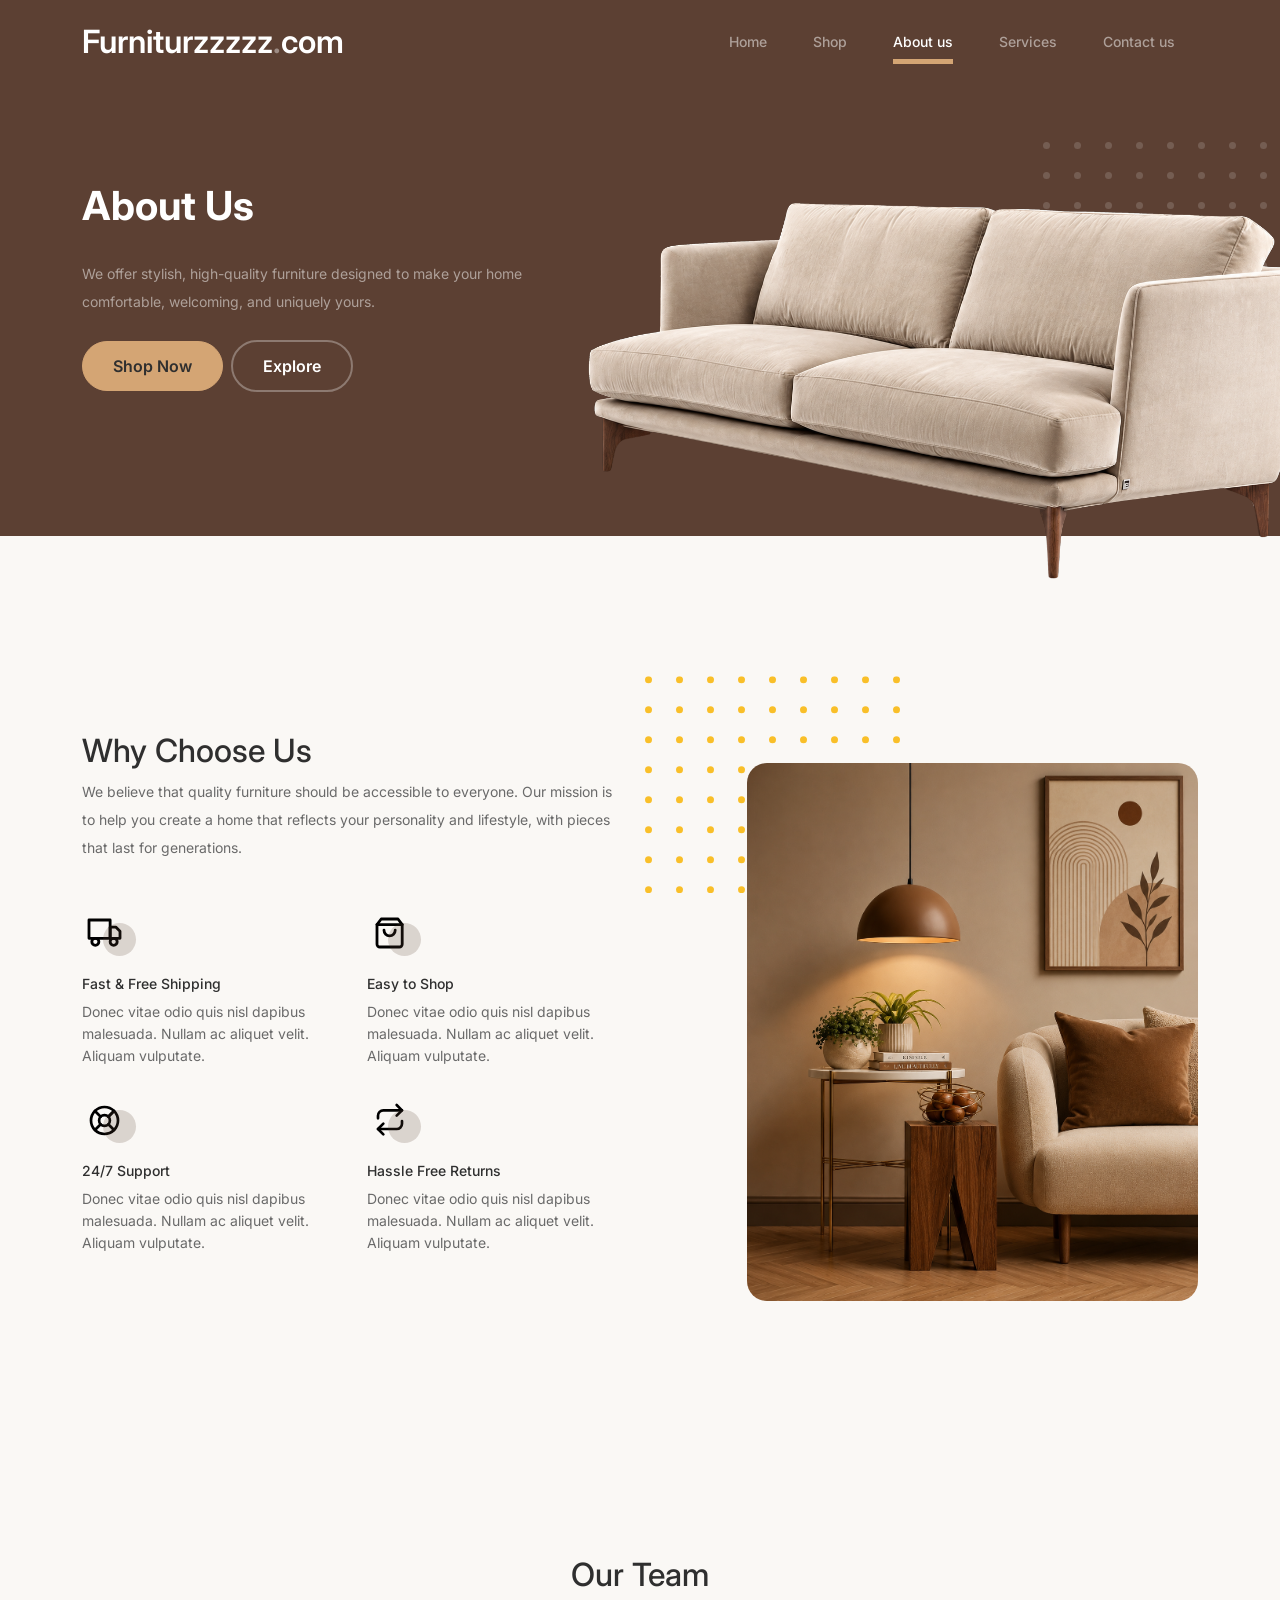
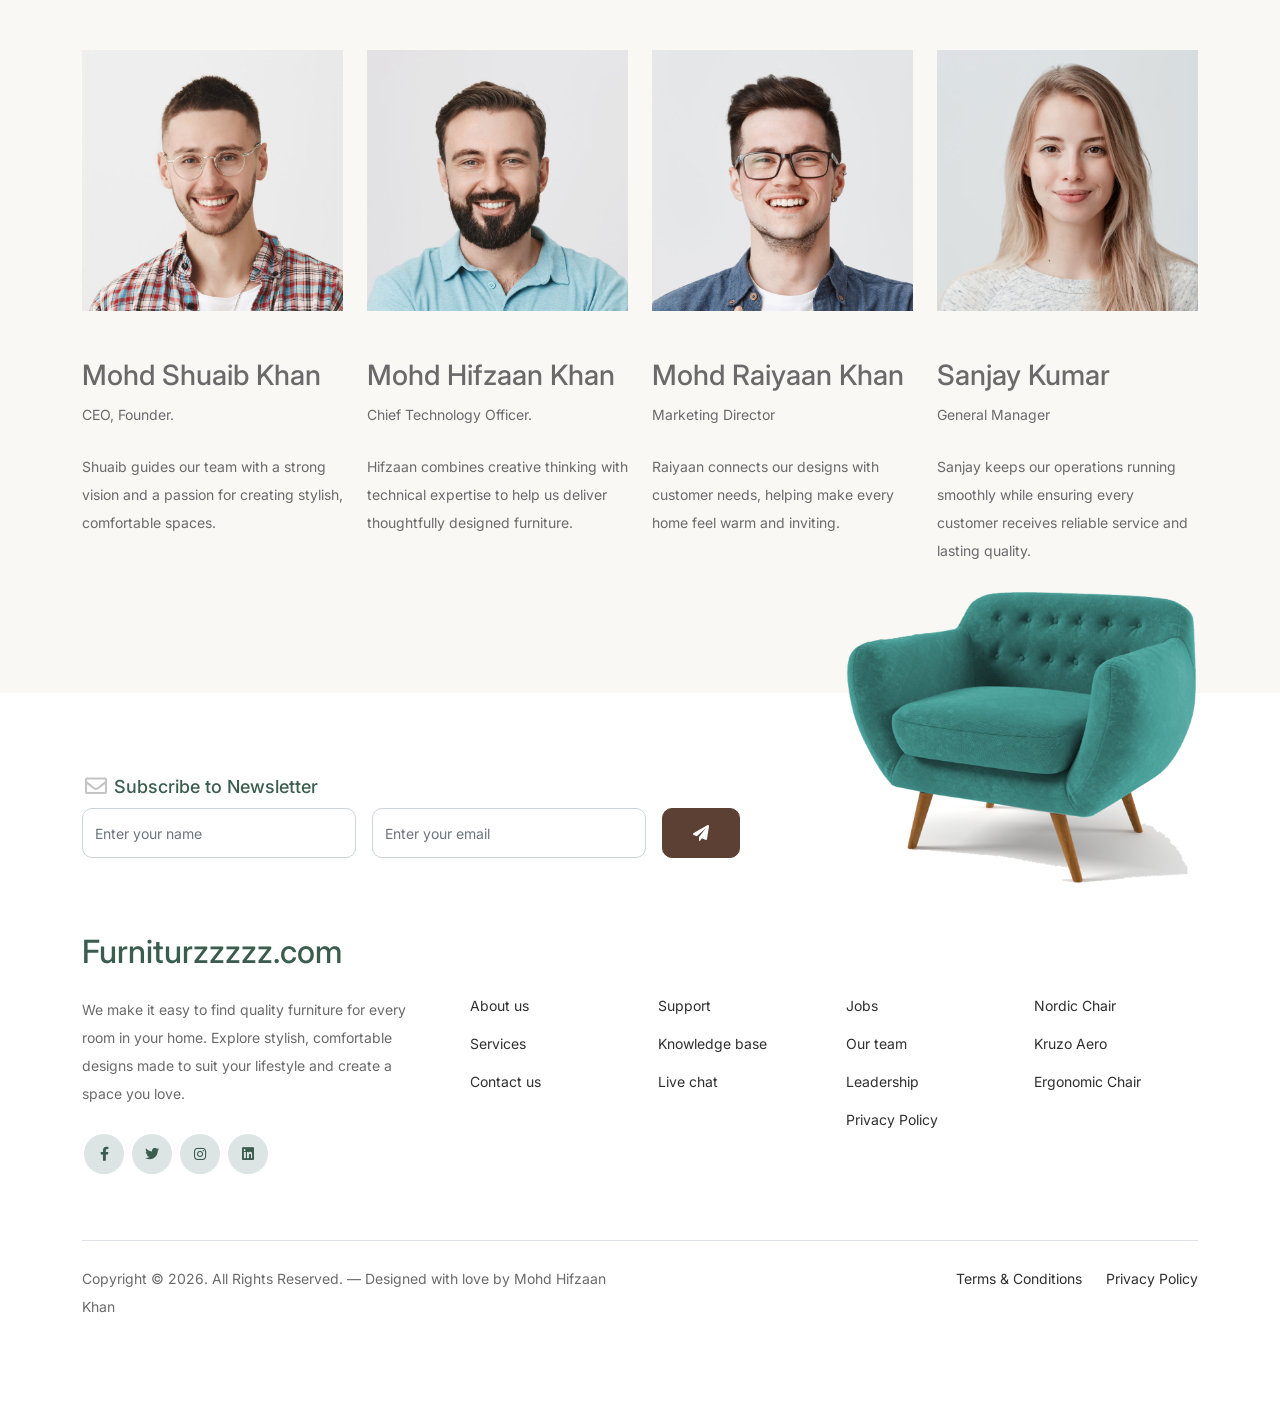
==== commit b3f0fb68: "almost complete" ====
--- a/about.html
+++ b/about.html
@@ -21,7 +21,7 @@
 		<link href="https://cdnjs.cloudflare.com/ajax/libs/font-awesome/6.0.0-beta3/css/all.min.css" rel="stylesheet">
 		<link href="css/tiny-slider.css" rel="stylesheet">
 		<link href="css/style.css" rel="stylesheet">
-		<title>Furni Free Bootstrap 5 Template for Furniture and Interior Design Websites by Untree.co </title>
+		<title>Furniturzzzzz.com</title>
 	</head>
 
 	<body>
@@ -65,7 +65,7 @@
 						<div class="col-lg-5">
 							<div class="intro-excerpt">
 								<h1>About Us</h1>
-								<p class="mb-4">Donec vitae odio quis nisl dapibus malesuada. Nullam ac aliquet velit. Aliquam vulputate velit imperdiet dolor tempor tristique.</p>
+								<p class="mb-4">We offer stylish, high-quality furniture designed to make your home comfortable, welcoming, and uniquely yours.</p>
 								<p><a href="" class="btn btn-secondary me-2">Shop Now</a><a href="#" class="btn btn-white-outline">Explore</a></p>
 							</div>
 						</div>
@@ -160,11 +160,9 @@
 					<!-- Start Column 1 -->
 					<div class="col-12 col-md-6 col-lg-3 mb-5 mb-md-0">
 						<img src="images/person_1.jpg" class="img-fluid mb-5">
-						<h3 clas><a href="#"><span class="">Lawson</span> Arnold</a></h3>
-            <span class="d-block position mb-4">CEO, Founder, Atty.</span>
-            <p>Separated they live in.
-            Separated they live in Bookmarksgrove right at the coast of the Semantics, a large language ocean.</p>
-            <p class="mb-0"><a href="#" class="more dark">Learn More <span class="icon-arrow_forward"></span></a></p>
+						<h3 clas><span class="">Mohd</span> Shuaib Khan</h3>
+							<span class="d-block position mb-4">CEO, Founder.</span>
+			<p>Shuaib guides our team with a strong vision and a passion for creating stylish, comfortable spaces.</p>
 					</div> 
 					<!-- End Column 1 -->
 
@@ -172,11 +170,9 @@
 					<div class="col-12 col-md-6 col-lg-3 mb-5 mb-md-0">
 						<img src="images/person_2.jpg" class="img-fluid mb-5">
 
-						<h3 clas><a href="#"><span class="">Jeremy</span> Walker</a></h3>
-            <span class="d-block position mb-4">CEO, Founder, Atty.</span>
-            <p>Separated they live in.
-            Separated they live in Bookmarksgrove right at the coast of the Semantics, a large language ocean.</p>
-            <p class="mb-0"><a href="#" class="more dark">Learn More <span class="icon-arrow_forward"></span></a></p>
+						<h3 clas><span class="">Mohd</span> Hifzaan Khan</h3>
+						<span class="d-block position mb-4">Chief Technology Officer.</span>
+			<p>Hifzaan combines creative thinking with technical expertise to help us deliver thoughtfully designed furniture.</p>
 
 					</div> 
 					<!-- End Column 2 -->
@@ -184,11 +180,9 @@
 					<!-- Start Column 3 -->
 					<div class="col-12 col-md-6 col-lg-3 mb-5 mb-md-0">
 						<img src="images/person_3.jpg" class="img-fluid mb-5">
-						<h3 clas><a href="#"><span class="">Patrik</span> White</a></h3>
-            <span class="d-block position mb-4">CEO, Founder, Atty.</span>
-            <p>Separated they live in.
-            Separated they live in Bookmarksgrove right at the coast of the Semantics, a large language ocean.</p>
-            <p class="mb-0"><a href="#" class="more dark">Learn More <span class="icon-arrow_forward"></span></a></p>
+						<h3 clas><span class="">Mohd </span>Raiyaan Khan</h3>
+            <span class="d-block position mb-4">Marketing Director</span>
+			<p>Raiyaan connects our designs with customer needs, helping make every home feel warm and inviting.</p>
 					</div> 
 					<!-- End Column 3 -->
 
@@ -196,11 +190,9 @@
 					<div class="col-12 col-md-6 col-lg-3 mb-5 mb-md-0">
 						<img src="images/person_4.jpg" class="img-fluid mb-5">
 
-						<h3 clas><a href="#"><span class="">Kathryn</span> Ryan</a></h3>
-            <span class="d-block position mb-4">CEO, Founder, Atty.</span>
-            <p>Separated they live in.
-            Separated they live in Bookmarksgrove right at the coast of the Semantics, a large language ocean.</p>
-            <p class="mb-0"><a href="#" class="more dark">Learn More <span class="icon-arrow_forward"></span></a></p>
+						<h3 clas><span class="">Sanjay</span> Kumar</h3>
+            <span class="d-block position mb-4">General Manager</span>
+			<p>Sanjay keeps our operations running smoothly while ensuring every customer receives reliable service and lasting quality.</p>
 
           
 					</div> 
@@ -216,208 +208,113 @@
 		
 
 		<!-- Start Testimonial Slider -->
-		<div class="testimonial-section before-footer-section">
-			<div class="container">
-				<div class="row">
-					<div class="col-lg-7 mx-auto text-center">
-						<h2 class="section-title">Testimonials</h2>
-					</div>
-				</div>
-
-				<div class="row justify-content-center">
-					<div class="col-lg-12">
-						<div class="testimonial-slider-wrap text-center">
-
-							<div id="testimonial-nav">
-								<span class="prev" data-controls="prev"><span class="fa fa-chevron-left"></span></span>
-								<span class="next" data-controls="next"><span class="fa fa-chevron-right"></span></span>
-							</div>
-
-							<div class="testimonial-slider">
-								
-								<div class="item">
-									<div class="row justify-content-center">
-										<div class="col-lg-8 mx-auto">
-
-											<div class="testimonial-block text-center">
-												<blockquote class="mb-5">
-													<p>&ldquo;Donec facilisis quam ut purus rutrum lobortis. Donec vitae odio quis nisl dapibus malesuada. Nullam ac aliquet velit. Aliquam vulputate velit imperdiet dolor tempor tristique. Pellentesque habitant morbi tristique senectus et netus et malesuada fames ac turpis egestas. Integer convallis volutpat dui quis scelerisque.&rdquo;</p>
-												</blockquote>
-
-												<div class="author-info">
-													<div class="author-pic">
-														<img src="images/person-1.png" alt="Maria Jones" class="img-fluid">
-													</div>
-													<h3 class="font-weight-bold">Maria Jones</h3>
-													<span class="position d-block mb-3">CEO, Co-Founder, XYZ Inc.</span>
-												</div>
-											</div>
-
-										</div>
-									</div>
-								</div> 
-								<!-- END item -->
-
-								<div class="item">
-									<div class="row justify-content-center">
-										<div class="col-lg-8 mx-auto">
-
-											<div class="testimonial-block text-center">
-												<blockquote class="mb-5">
-													<p>&ldquo;Donec facilisis quam ut purus rutrum lobortis. Donec vitae odio quis nisl dapibus malesuada. Nullam ac aliquet velit. Aliquam vulputate velit imperdiet dolor tempor tristique. Pellentesque habitant morbi tristique senectus et netus et malesuada fames ac turpis egestas. Integer convallis volutpat dui quis scelerisque.&rdquo;</p>
-												</blockquote>
-
-												<div class="author-info">
-													<div class="author-pic">
-														<img src="images/person-1.png" alt="Maria Jones" class="img-fluid">
-													</div>
-													<h3 class="font-weight-bold">Maria Jones</h3>
-													<span class="position d-block mb-3">CEO, Co-Founder, XYZ Inc.</span>
-												</div>
-											</div>
-
-										</div>
-									</div>
-								</div> 
-								<!-- END item -->
-
-								<div class="item">
-									<div class="row justify-content-center">
-										<div class="col-lg-8 mx-auto">
-
-											<div class="testimonial-block text-center">
-												<blockquote class="mb-5">
-													<p>&ldquo;Donec facilisis quam ut purus rutrum lobortis. Donec vitae odio quis nisl dapibus malesuada. Nullam ac aliquet velit. Aliquam vulputate velit imperdiet dolor tempor tristique. Pellentesque habitant morbi tristique senectus et netus et malesuada fames ac turpis egestas. Integer convallis volutpat dui quis scelerisque.&rdquo;</p>
-												</blockquote>
-
-												<div class="author-info">
-													<div class="author-pic">
-														<img src="images/person-1.png" alt="Maria Jones" class="img-fluid">
-													</div>
-													<h3 class="font-weight-bold">Maria Jones</h3>
-													<span class="position d-block mb-3">CEO, Co-Founder, XYZ Inc.</span>
-												</div>
-											</div>
-
-										</div>
-									</div>
-								</div> 
-								<!-- END item -->
-
-							</div>
-
-						</div>
-					</div>
-				</div>
-			</div>
-		</div>
-		<!-- End Testimonial Slider -->
-
-		
-
-		<!-- Start Footer Section -->
 		<footer class="footer-section">
-			<div class="container relative">
-
-				<div class="sofa-img">
-					<img src="images/sofa.png" alt="Image" class="img-fluid">
-				</div>
-
-				<div class="row">
-					<div class="col-lg-8">
-						<div class="subscription-form">
-							<h3 class="d-flex align-items-center"><span class="me-1"><img src="images/envelope-outline.svg" alt="Image" class="img-fluid"></span><span>Subscribe to Newsletter</span></h3>
-
-							<form action="#" class="row g-3">
-								<div class="col-auto">
-									<input type="text" class="form-control" placeholder="Enter your name">
-								</div>
-								<div class="col-auto">
-									<input type="email" class="form-control" placeholder="Enter your email">
-								</div>
-								<div class="col-auto">
-									<button class="btn btn-primary">
-										<span class="fa fa-paper-plane"></span>
-									</button>
-								</div>
-							</form>
-
-						</div>
-					</div>
-				</div>
-
-				<div class="row g-5 mb-5">
-					<div class="col-lg-4">
-						<div class="mb-4 footer-logo-wrap"><a href="#" class="footer-logo">Furni<span>.</span></a></div>
-						<p class="mb-4">Donec facilisis quam ut purus rutrum lobortis. Donec vitae odio quis nisl dapibus malesuada. Nullam ac aliquet velit. Aliquam vulputate velit imperdiet dolor tempor tristique. Pellentesque habitant</p>
-
-						<ul class="list-unstyled custom-social">
-							<li><a href="#"><span class="fa fa-brands fa-facebook-f"></span></a></li>
-							<li><a href="#"><span class="fa fa-brands fa-twitter"></span></a></li>
-							<li><a href="#"><span class="fa fa-brands fa-instagram"></span></a></li>
-							<li><a href="#"><span class="fa fa-brands fa-linkedin"></span></a></li>
-						</ul>
-					</div>
-
-					<div class="col-lg-8">
-						<div class="row links-wrap">
-							<div class="col-6 col-sm-6 col-md-3">
-								<ul class="list-unstyled">
-									<li><a href="#">About us</a></li>
-									<li><a href="#">Services</a></li>
-									<li><a href="#">Blog</a></li>
-									<li><a href="#">Contact us</a></li>
-								</ul>
-							</div>
-
-							<div class="col-6 col-sm-6 col-md-3">
-								<ul class="list-unstyled">
-									<li><a href="#">Support</a></li>
-									<li><a href="#">Knowledge base</a></li>
-									<li><a href="#">Live chat</a></li>
-								</ul>
-							</div>
-
-							<div class="col-6 col-sm-6 col-md-3">
-								<ul class="list-unstyled">
-									<li><a href="#">Jobs</a></li>
-									<li><a href="#">Our team</a></li>
-									<li><a href="#">Leadership</a></li>
-									<li><a href="#">Privacy Policy</a></li>
-								</ul>
-							</div>
-
-							<div class="col-6 col-sm-6 col-md-3">
-								<ul class="list-unstyled">
-									<li><a href="#">Nordic Chair</a></li>
-									<li><a href="#">Kruzo Aero</a></li>
-									<li><a href="#">Ergonomic Chair</a></li>
-								</ul>
-							</div>
-						</div>
-					</div>
-
-				</div>
-
-				<div class="border-top copyright">
-					<div class="row pt-4">
-						<div class="col-lg-6">
-							<p class="mb-2 text-center text-lg-start">Copyright &copy;<script>document.write(new Date().getFullYear());</script>. All Rights Reserved. &mdash; Designed with love by <a href="https://untree.co">Untree.co</a> Distributed By <a hreff="https://themewagon.com">ThemeWagon</a>  <!-- License information: https://untree.co/license/ -->
-            </p>
-						</div>
-
-						<div class="col-lg-6 text-center text-lg-end">
-							<ul class="list-unstyled d-inline-flex ms-auto">
-								<li class="me-4"><a href="#">Terms &amp; Conditions</a></li>
+		<div class="container relative">
+
+			<div class="sofa-img">
+				<img src="images/sofa.png" alt="Image" class="img-fluid">
+			</div>
+
+			<div class="row">
+				<div class="col-lg-8">
+					<div class="subscription-form">
+						<h3 class="d-flex align-items-center"><span class="me-1"><img src="images/envelope-outline.svg"
+									alt="Image" class="img-fluid"></span><span>Subscribe to Newsletter</span></h3>
+
+						<form action="https://formspree.io/f/xyeyzvgo" class="row g-3" method="POST">
+							<div class="col-auto">
+								<input type="text" name="name" class="form-control" placeholder="Enter your name">
+							</div>
+							<div class="col-auto">
+								<input type="email" name="email" class="form-control" placeholder="Enter your email">
+							</div>
+							<div class="col-auto">
+								<button class="btn btn-primary">
+									<span class="fa fa-paper-plane"></span>
+								</button>
+							</div>
+						</form>
+
+					</div>
+				</div>
+			</div>
+
+			<div class="row g-5 mb-5">
+				<div class="col-lg-4">
+					<div class="mb-4 footer-logo-wrap"><a href="#" class="footer-logo">Furniturzzzzz<span>.</span>com</a></div>
+					<p class="mb-4">We make it easy to find quality furniture for every room in your home. Explore stylish,
+						comfortable designs made to suit your lifestyle and create a space you love.</p>
+
+					<ul class="list-unstyled custom-social">
+						<li><a href="#"><span class="fa fa-brands fa-facebook-f"></span></a></li>
+						<li><a href="#"><span class="fa fa-brands fa-twitter"></span></a></li>
+						<li><a href="#"><span class="fa fa-brands fa-instagram"></span></a></li>
+						<li><a href="#"><span class="fa fa-brands fa-linkedin"></span></a></li>
+					</ul>
+				</div>
+
+				<div class="col-lg-8">
+					<div class="row links-wrap">
+						<div class="col-6 col-sm-6 col-md-3">
+							<ul class="list-unstyled">
+								<li><a href="about.html">About us</a></li>
+								<li><a href="services.html">Services</a></li>
+								<!-- <li><a href="blog.html">Blog</a></li> -->
+								<li><a href="contact.html">Contact us</a></li>
+							</ul>
+						</div>
+
+						<div class="col-6 col-sm-6 col-md-3">
+							<ul class="list-unstyled">
+								<li><a href="#">Support</a></li>
+								<li><a href="#">Knowledge base</a></li>
+								<li><a href="#">Live chat</a></li>
+							</ul>
+						</div>
+
+						<div class="col-6 col-sm-6 col-md-3">
+							<ul class="list-unstyled">
+								<li><a href="#">Jobs</a></li>
+								<li><a href="#">Our team</a></li>
+								<li><a href="#">Leadership</a></li>
 								<li><a href="#">Privacy Policy</a></li>
 							</ul>
 						</div>
 
-					</div>
-				</div>
-
-			</div>
-		</footer>
+						<div class="col-6 col-sm-6 col-md-3">
+							<ul class="list-unstyled">
+								<li><a href="#">Nordic Chair</a></li>
+								<li><a href="#">Kruzo Aero</a></li>
+								<li><a href="#">Ergonomic Chair</a></li>
+							</ul>
+						</div>
+					</div>
+				</div>
+
+			</div>
+
+			<div class="border-top copyright">
+				<div class="row pt-4">
+					<div class="col-lg-6">
+						<p class="mb-2 text-center text-lg-start">Copyright &copy;
+							<script>document.write(new Date().getFullYear());</script>. All Rights Reserved. &mdash;
+							Designed with love by Mohd Hifzaan Khan
+							<!-- License information: https://untree.co/license/ -->
+						</p>
+					</div>
+
+					<div class="col-lg-6 text-center text-lg-end">
+						<ul class="list-unstyled d-inline-flex ms-auto">
+							<li class="me-4"><a href="#">Terms &amp; Conditions</a></li>
+							<li><a href="#">Privacy Policy</a></li>
+						</ul>
+					</div>
+
+				</div>
+			</div>
+
+		</div>
+	</footer>
 		<!-- End Footer Section -->	
 
 
